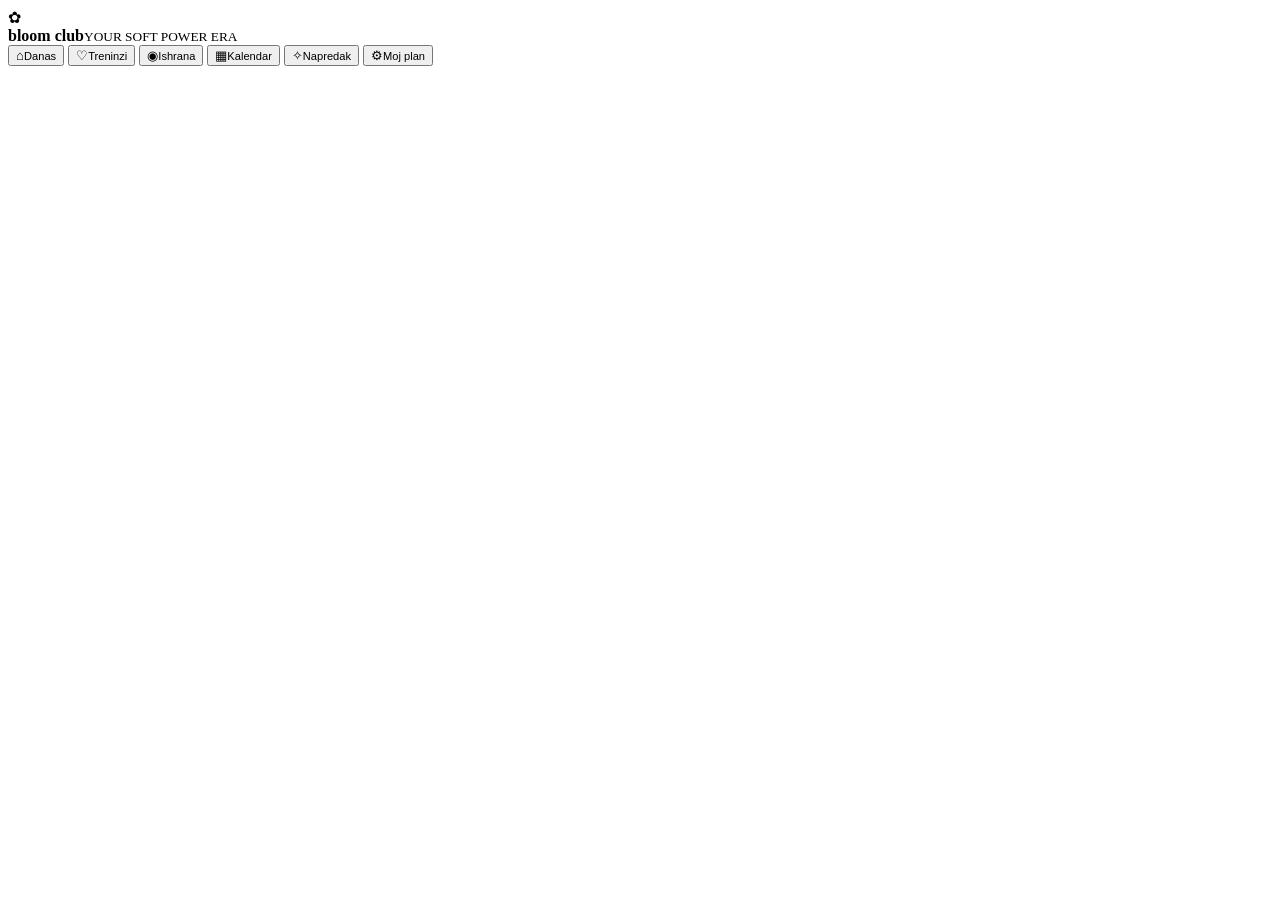
==== site/bloom/index.html @ 515a37c7 "Add Bloom Club wellness app shell" ====
<!doctype html>
<html lang="sr">
<head>
<meta charset="utf-8">
<meta name="viewport" content="width=device-width, initial-scale=1, viewport-fit=cover">
<meta name="theme-color" content="#f9ecf0">
<meta name="apple-mobile-web-app-capable" content="yes">
<meta name="apple-mobile-web-app-status-bar-style" content="default">
<meta name="apple-mobile-web-app-title" content="Bloom Club">
<meta name="description" content="Tvoj girly wellness planer: trening, ishrana, kalendar, navike i napredak.">
<link rel="manifest" href="./manifest.webmanifest">
<link rel="icon" type="image/svg+xml" href="./icon.svg">
<link rel="apple-touch-icon" href="./icon.svg">
<link rel="stylesheet" href="./style.css">
<title>Bloom Club · tvoj glow-up planer</title>
</head>
<body>
<div class="page">
<header class="topbar">
 <div class="brand"><div class="brand-mark">✿</div><div><strong>bloom club</strong><small>YOUR SOFT POWER ERA</small></div></div>
 <div class="date-chip" id="topDate"></div>
</header>
<main id="app" aria-live="polite"></main>
<nav class="bottom-nav" id="nav" aria-label="Glavna navigacija">
 <button data-tab="home" class="active"><span>⌂</span><small>Danas</small></button>
 <button data-tab="training"><span>♡</span><small>Treninzi</small></button>
 <button data-tab="food"><span>◉</span><small>Ishrana</small></button>
 <button data-tab="calendar"><span>▦</span><small>Kalendar</small></button>
 <button data-tab="progress"><span>✧</span><small>Napredak</small></button>
 <button data-tab="settings"><span>⚙</span><small>Moj plan</small></button>
</nav>
</div>
<div id="modal" class="modal-wrap" hidden><div class="overlay" data-close="1"></div><section class="modal" role="dialog" aria-modal="true" aria-labelledby="modalTitle"><div class="modal-head"><h2 id="modalTitle"></h2><button class="icon-btn" data-close="1" aria-label="Zatvori">×</button></div><div id="modalBody"></div></section></div>
<div id="toast" class="toast" role="status" aria-live="polite"></div>
<script src="./app.js" defer></script>
</body>
</html>
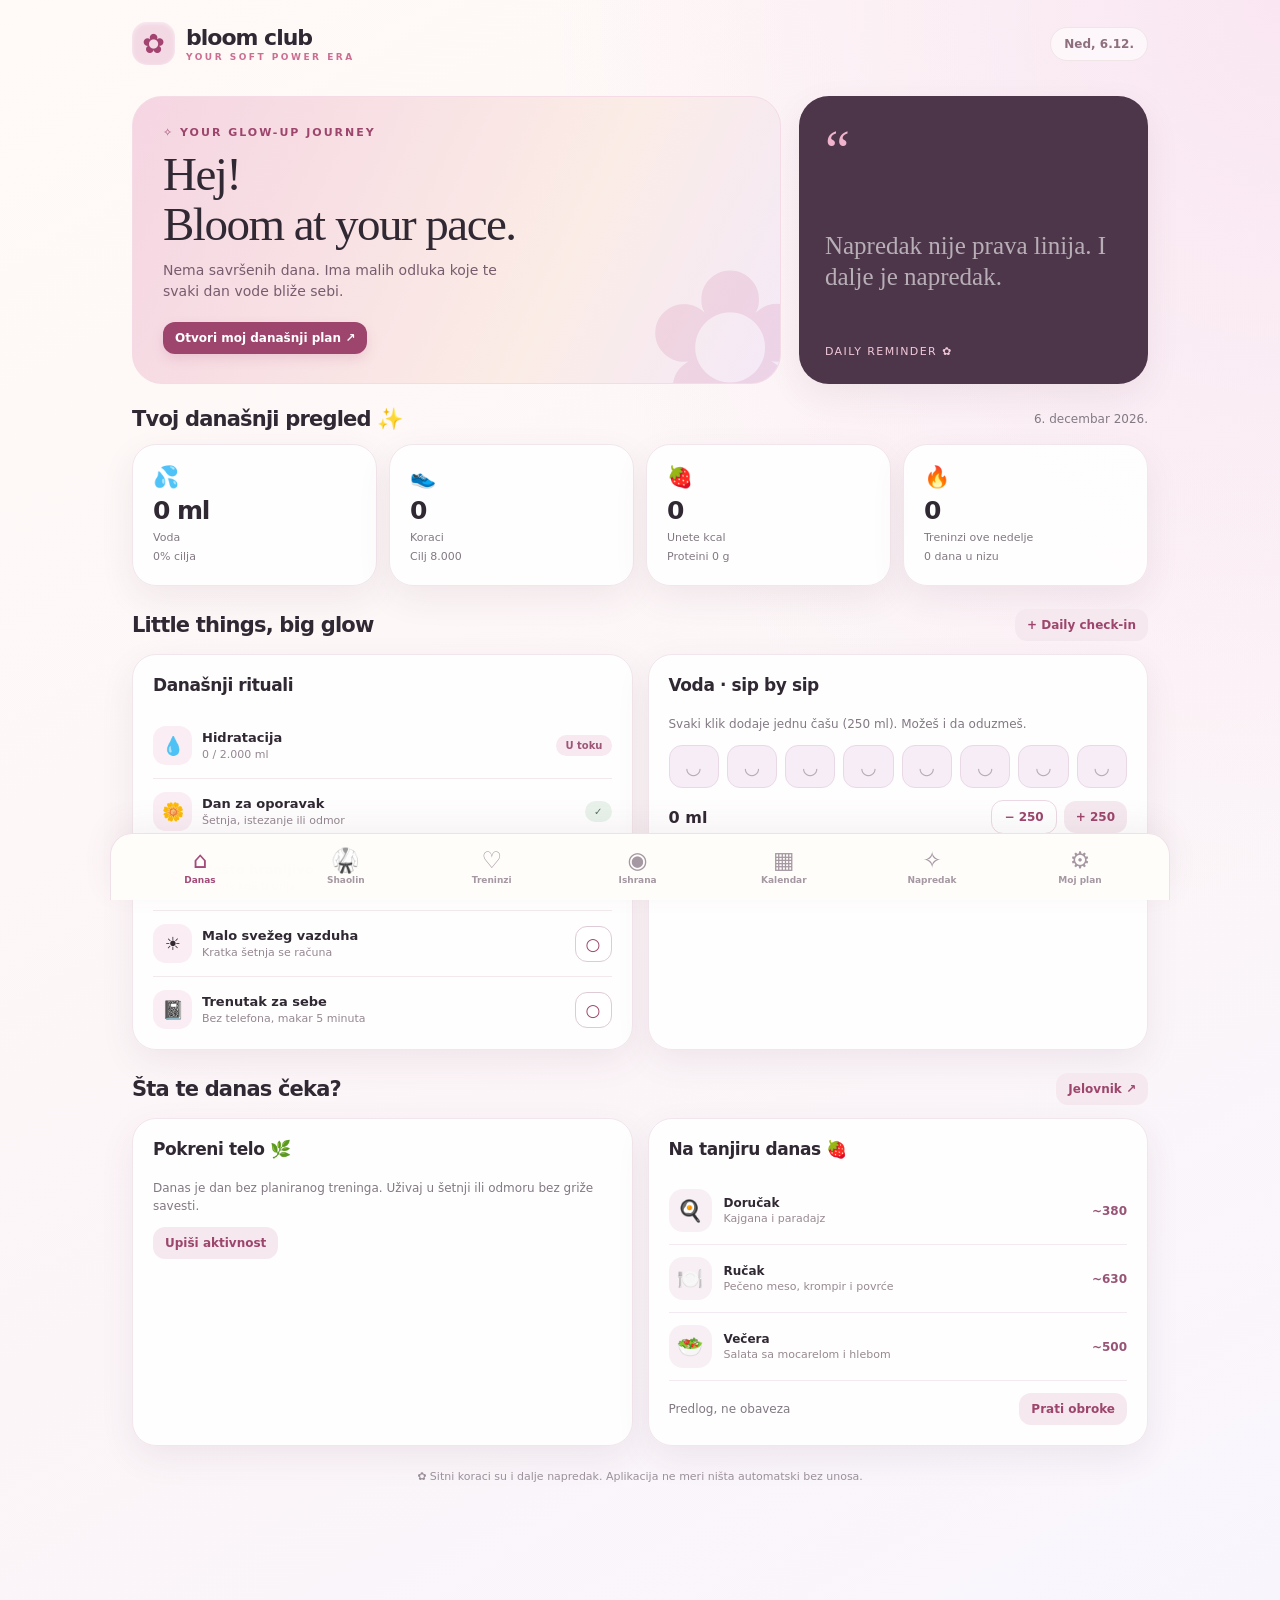
==== commit 20aa6128: "Add tracked Shaolin China 2027 preparation program to Bloom Club" ====
--- a/site/bloom/index.html
+++ b/site/bloom/index.html
@@ -23,6 +23,7 @@
 <main id="app" aria-live="polite"></main>
 <nav class="bottom-nav" id="nav" aria-label="Glavna navigacija">
  <button data-tab="home" class="active"><span>⌂</span><small>Danas</small></button>
+ <button data-tab="shaolin"><span>🥋</span><small>Shaolin</small></button>
  <button data-tab="training"><span>♡</span><small>Treninzi</small></button>
  <button data-tab="food"><span>◉</span><small>Ishrana</small></button>
  <button data-tab="calendar"><span>▦</span><small>Kalendar</small></button>
--- a/site/bloom/style.css
+++ b/site/bloom/style.css
@@ -0,0 +1,5 @@
+:root{--ink:#302833;--muted:#827983;--pink:#cb6e91;--berry:#9d456c;--pale:#f8eaf0;--cream:#fffcf9;--line:#eadfe6;--lav:#eeeafa;--sage:#e2eee3;--shadow:0 12px 34px rgba(91,53,73,.08);font-family:ui-rounded,"Avenir Next",Avenir,system-ui,-apple-system,Arial,sans-serif}
+*{box-sizing:border-box}html{background:#fcf6f7}body{margin:0;color:var(--ink);background:radial-gradient(ellipse at 100% 0%,#f9e6f2 0,transparent 40%),linear-gradient(150deg,#fffaf7,#fcf5f8 60%,#f8f6fd);min-height:100vh}button,input,select,textarea{font:inherit}button{cursor:pointer}button:disabled{opacity:.45;cursor:default}.page{width:min(100%,1060px);margin:auto;min-height:100dvh;padding:19px 22px 110px}.topbar{display:flex;align-items:center;justify-content:space-between;gap:12px;margin:3px 0 31px}.brand{display:flex;gap:11px;align-items:center}.brand-mark{width:43px;height:43px;border-radius:15px;background:#f3d9e4;color:#a34370;display:grid;place-items:center;font-size:27px;box-shadow:inset 0 1px 4px #fff9}.brand strong{display:block;font-size:22px;letter-spacing:-1px;font-weight:850}.brand small{display:block;margin-top:2px;color:var(--pink);font-size:9px;letter-spacing:2.5px;font-weight:850}.date-chip,.chip{background:#fff9;border:1px solid #f0e6e7;border-radius:30px;padding:9px 13px;font-size:12px;color:#8d6f7d;font-weight:750;white-space:nowrap}.eyebrow{color:var(--berry);font-size:11px;letter-spacing:2px;text-transform:uppercase;font-weight:850}.hero{display:grid;grid-template-columns:1.45fr .78fr;gap:18px;align-items:stretch;margin-bottom:18px}.hero-card{background:linear-gradient(115deg,#f5d5e2,#fbece6 65%,#f4e9f8);border:1px solid #f4dbe5;border-radius:30px;min-height:256px;padding:29px 30px;position:relative;overflow:hidden}.hero-card:after{content:"✿";position:absolute;font-size:205px;line-height:1;right:-36px;bottom:-65px;opacity:.14;color:#bf4d85;pointer-events:none}.hero-card h1{margin:10px 0;font-family:Georgia,serif;font-size:clamp(33px,4vw,47px);letter-spacing:-1.5px;line-height:1.07;font-weight:500;max-width:430px}.hero-card p{max-width:365px;font-size:14px;line-height:1.55;color:#775c6d;margin:10px 0 19px}.hero-card .btn{position:relative;z-index:1}.quote-card{background:#4d364a;color:#fff9;border-radius:30px;padding:26px;display:flex;flex-direction:column;justify-content:space-between;gap:15px;box-shadow:var(--shadow)}.quote-card .icon-big{font-family:Georgia,serif;font-size:56px;color:#efb4cb;line-height:1}.quote-card p{font-family:Georgia,serif;font-size:clamp(18px,2.2vw,25px);line-height:1.24;margin:0}.quote-card small{font-size:11px;color:#f2c8d8;letter-spacing:1.4px}.section-title{display:flex;align-items:center;justify-content:space-between;gap:8px;margin:23px 0 13px}.section-title h2{font-size:21px;letter-spacing:-.8px;margin:0}.section-title .subtitle{font-size:12px;color:var(--muted)}.text-button{border:0;background:none;color:var(--berry);font-size:12px;font-weight:800;padding:8px}.stats{display:grid;grid-template-columns:repeat(4,minmax(0,1fr));gap:12px}.card,.stat,.tile{background:rgba(255,255,255,.91);border:1px solid #f1e6eb;border-radius:24px;padding:20px;box-shadow:var(--shadow)}.stat{min-height:120px}.stat .stat-icon{font-size:21px;margin-bottom:7px}.stat strong{display:block;font-size:25px;letter-spacing:-1.1px;line-height:1.2}.stat small,.stat .muted{font-size:11px;color:var(--muted)}.stat .muted{display:block;margin-top:4px}.two-col{display:grid;grid-template-columns:1fr 1fr;gap:15px}.three-col{display:grid;grid-template-columns:repeat(3,minmax(0,1fr));gap:13px}.card-head{display:flex;align-items:flex-start;justify-content:space-between;gap:9px;margin-bottom:10px}.card h3,.tile h3{margin:0 0 8px;font-size:17px;letter-spacing:-.4px}.card h4{margin:0 0 4px;font-size:13px}.muted,.help{color:var(--muted);font-size:12px;line-height:1.5}.row{display:flex;gap:12px;align-items:center;justify-content:space-between}.row-wrap{display:flex;gap:7px;align-items:center;flex-wrap:wrap}.btn{border:0;background:var(--berry);color:white;border-radius:15px;padding:12px 17px;font-size:13px;font-weight:800;box-shadow:0 5px 12px #ae59872c;transition:transform .15s}.btn:active{transform:scale(.98)}.btn.secondary{background:#f5e9ef;color:var(--berry);box-shadow:none}.btn.ghost{background:white;color:var(--berry);border:1px solid #ecd9e3;box-shadow:none}.btn.small{font-size:12px;padding:9px 12px;border-radius:12px}.btn.full{width:100%}.pill{padding:5px 9px;background:#f8e8f0;color:#9d5676;border-radius:999px;font-size:10px;font-weight:800;display:inline-block}.pill.sage{background:#e8f2ea;color:#52745b}.pill.lav{background:#efebff;color:#7264a7}.pill.orange{background:#fff0e0;color:#a47342}.progress-track{height:9px;border-radius:20px;background:#f4edf0;overflow:hidden;margin:11px 0 6px}.progress-fill{height:100%;border-radius:20px;background:linear-gradient(90deg,#d88eae,#a95580);transition:width .3s}.day-habit{display:flex;align-items:center;gap:10px;padding:13px 0;border-bottom:1px solid #f2e9ed}.day-habit:last-child{border:0;padding-bottom:0}.habit-icon{width:39px;height:39px;background:#faedf3;border-radius:13px;display:grid;place-items:center;font-size:18px;flex-shrink:0}.habit-text{flex:1}.habit-text b{display:block;font-size:13px}.habit-text small{display:block;color:#948791;font-size:11px;margin-top:3px}.check-button{background:#fff;border:1px solid #decbd6;border-radius:12px;min-width:37px;height:36px;color:var(--berry);font-size:17px}.check-button.done{background:#cb7b9d;color:#fff;border-color:#cb7b9d}.water-cups{display:flex;gap:8px;flex-wrap:wrap;margin:12px 0}.cup{background:#f6edf7;border:1px solid #e9d9e7;flex:1;min-width:30px;height:43px;border-radius:13px;font-size:19px;color:#b7aab3}.cup.filled{background:#deecf1;border-color:#c8dfe8;color:#46839b}.view-title{margin-bottom:23px}.view-title h1{font-family:Georgia,serif;font-weight:500;font-size:39px;letter-spacing:-1.4px;margin:3px 0 6px}.view-title p{margin:0;font-size:13px;color:#827983;max-width:560px;line-height:1.5}.tabs{display:flex;gap:8px;flex-wrap:wrap;margin:0 0 17px}.tab{border:1px solid #e8dbe4;background:#fff9;color:#856c79;border-radius:13px;padding:10px 14px;font-size:12px;font-weight:800}.tab.active{background:#a7547d;color:#fff;border-color:#a7547d}.workout{display:flex;flex-direction:column;gap:10px}.workout-card{border:1px solid #f1e3e9;border-radius:20px;padding:16px;background:#fffdfa}.workout-card.done{background:#f1f7f0;border-color:#ddedda}.workout-top{display:flex;justify-content:space-between;gap:10px}.workout-card h3{font-size:16px;margin:6px 0 4px}.workout-card p{margin:0 0 10px;color:#8d8189;font-size:12px}.exercise{display:flex;gap:11px;align-items:center;padding:9px 0;border-top:1px solid #f3eaf0;font-size:12px}.exercise .num{color:#ad7890;font-weight:900;width:23px}.exercise .exname{flex:1}.exercise .exrep{color:#806978}.exercise small{font-size:10px;color:#a498a0}.exercise input[type=checkbox]{accent-color:var(--pink);width:18px;height:18px}.meal{display:flex;gap:12px;align-items:center;padding:12px 0;border-bottom:1px solid #f2eaf0}.meal:last-child{border:0}.meal .meal-icon{width:43px;height:43px;border-radius:14px;background:#f8eff4;display:grid;place-items:center;font-size:21px}.meal .meal-body{flex:1;min-width:0}.meal b{font-size:12px;display:block}.meal small{font-size:11px;color:#978991;display:block;margin-top:2px}.meal .cal{font-size:12px;font-weight:850;color:#985476}.day-strip{display:flex;gap:8px;overflow:auto;padding-bottom:6px;margin:10px 0 18px}.day-chip{flex-shrink:0;border:1px solid #eddce6;background:#fff;color:#856b7b;border-radius:14px;padding:11px 15px;font-size:12px;font-weight:850;min-width:58px;text-align:center}.day-chip.selected{background:#a7547d;border-color:#a7547d;color:#fff}.day-chip small{display:block;font-size:10px;margin-top:4px;opacity:.8}.calendar-head{display:flex;align-items:center;justify-content:space-between;gap:14px;margin-bottom:16px}.calendar-head h3{font-family:Georgia,serif;font-size:23px;font-weight:500;margin:0}.icon-btn{background:#fff;border:1px solid #eee1e7;color:#925d78;width:39px;height:39px;display:grid;place-items:center;border-radius:13px;font-size:22px}.month-grid{display:grid;grid-template-columns:repeat(7,minmax(0,1fr));gap:7px}.weekday{text-align:center;color:#9d8d98;font-size:11px;padding:8px 0;font-weight:800}.day-cell{min-height:88px;border:1px solid #f0e5ea;background:#fffdfa;border-radius:14px;text-align:left;padding:9px;position:relative}.day-cell.other{opacity:.32}.day-cell.today{border:2px solid #d18baa}.day-cell.selected{background:#f5e3ec;border:2px solid #b5688d}.day-cell .number{display:block;font-size:13px;font-weight:850}.day-cell .daydots{font-size:12px;display:block;margin-top:10px;letter-spacing:1px}.day-cell small{font-size:9px;color:#8c7785}.form-grid{display:grid;grid-template-columns:1fr 1fr;gap:12px}.field{display:flex;flex-direction:column;gap:6px;margin-bottom:12px}.field label{font-size:11px;font-weight:850;color:#766272}.field input,.field select,.field textarea{background:#fff;border:1px solid #e9dce4;outline:0;padding:12px 13px;border-radius:13px;color:var(--ink);width:100%;font-size:14px;min-width:0}.field input:focus,.field select:focus,.field textarea:focus{border-color:#b86d92;box-shadow:0 0 0 3px #fae5ef}.field textarea{min-height:90px;resize:vertical}.form-actions{display:flex;justify-content:flex-end;gap:8px;margin-top:10px}.bar-chart{display:flex;align-items:flex-end;gap:10px;height:150px;margin:15px 0 7px;border-bottom:1px solid #ebdfe5}.bar-col{flex:1;height:100%;display:flex;flex-direction:column;justify-content:flex-end;gap:4px;text-align:center}.bar-fill{border-radius:9px 9px 2px 2px;min-height:3px;background:linear-gradient(#e6a4c2,#bd7096)}.bar-col small{font-size:9px;color:#92848d;margin:3px 0 5px}.mini-trend{width:100%;height:160px}.empty{padding:25px 16px;text-align:center;border:1px dashed #e6ccd9;border-radius:18px;color:#8c7281;font-size:12px;line-height:1.6}.empty .sparkle{font-size:28px;display:block;margin-bottom:7px}.settings-section{margin-bottom:17px}.item-line{display:flex;align-items:center;justify-content:space-between;border-bottom:1px solid #f1e6eb;padding:10px 0;gap:12px}.item-line:last-child{border:0}.item-line strong{font-size:13px}.item-line small{font-size:11px;color:#948591}.bottom-nav{position:fixed;z-index:20;bottom:0;left:50%;transform:translateX(-50%);display:flex;align-items:center;justify-content:space-around;width:min(100%,1060px);background:#fffdfaf5;backdrop-filter:blur(20px);-webkit-backdrop-filter:blur(20px);border:1px solid #f0e0e7;border-bottom:0;border-radius:22px 22px 0 0;padding:11px 16px calc(11px + env(safe-area-inset-bottom));box-shadow:0 -10px 30px #73536612}.bottom-nav button{background:none;border:0;display:grid;place-items:center;gap:3px;min-width:49px;padding:4px 2px;color:#a598a2}.bottom-nav button.active{color:#a34c79}.bottom-nav button span{font-size:23px;line-height:1}.bottom-nav button small{font-size:9px;font-weight:850;white-space:nowrap}.modal-wrap{position:fixed;inset:0;z-index:100;display:flex;align-items:flex-end;justify-content:center}.modal-wrap[hidden]{display:none}.overlay{position:absolute;inset:0;background:#32233781;backdrop-filter:blur(3px)}.modal{position:relative;width:min(100%,580px);max-height:88dvh;background:#fffaf9;border-radius:27px 27px 0 0;padding:22px 22px calc(24px + env(safe-area-inset-bottom));overflow:auto;box-shadow:0 -12px 35px #3c253038}.modal-head{display:flex;align-items:center;justify-content:space-between;margin-bottom:18px}.modal-head h2{font-family:Georgia,serif;font-size:25px;font-weight:500;margin:0}.toast{position:fixed;z-index:110;bottom:calc(104px + env(safe-area-inset-bottom));left:50%;transform:translate(-50%,10px);background:#503548;color:#fff;border-radius:15px;padding:11px 19px;font-weight:800;font-size:12px;opacity:0;pointer-events:none;transition:.2s;white-space:nowrap;max-width:92vw;text-overflow:ellipsis;overflow:hidden}.toast.show{opacity:1;transform:translate(-50%,0)}.notice{padding:12px;background:#f9eff4;color:#856375;border-radius:13px;font-size:12px;line-height:1.55}.ring{width:78px;height:78px;border-radius:50%;display:grid;place-items:center;background:conic-gradient(#c976a0 var(--pct),#f1e4eb 0);flex-shrink:0}.ring>span{background:#fff;border-radius:50%;height:60px;width:60px;display:grid;place-items:center;font-weight:900;font-size:17px}.badge-line{display:flex;gap:10px;align-items:center;justify-content:space-between}.badge-line .medal{background:#f6dce9;border-radius:16px;width:44px;height:44px;display:grid;place-items:center;font-size:23px}.badge-line p{margin:3px 0;color:#8d8089;font-size:11px}.nudge{padding:13px;background:#f9f5e8;border:1px solid #eee5cc;border-radius:15px;font-size:12px;color:#7a664f}.segmented{display:flex;padding:4px;gap:4px;background:#f8edf2;border-radius:13px}.segmented button{flex:1;border:0;border-radius:10px;background:none;color:#87687a;font-weight:800;font-size:11px;padding:9px 7px}.segmented button.active{background:#fff;color:#a14d74;box-shadow:0 2px 8px #caa6b736}.inline-add{display:flex;gap:8px;align-items:end}.inline-add .field{flex:1;margin:0}.metric-grid{display:grid;grid-template-columns:repeat(2,minmax(0,1fr));gap:11px}.metric{border-radius:17px;background:#fff6f8;border:1px solid #f2e8eb;padding:14px}.metric b{display:block;font-size:20px}.metric small{font-size:10px;color:#897984}.accent{color:#ab5d83}.clickable{cursor:pointer}.meal-plan-table{display:grid;gap:8px}.meal-plan-day{border:1px solid #efdfeb;border-radius:16px;padding:12px;background:#fff}.meal-plan-day b{font-size:13px}.meal-plan-day p{font-size:11px;color:#897987;line-height:1.5;margin:6px 0}.footer-note{font-size:11px;color:#9b909b;line-height:1.5;text-align:center;margin:23px 0}.hidden{display:none!important}
+@media(max-width:800px){.page{padding:17px 14px 108px}.hero{grid-template-columns:1fr 1fr}.hero-card{min-height:240px;padding:24px}.quote-card{padding:22px}.stats{grid-template-columns:repeat(2,minmax(0,1fr))}.stat{min-height:103px}.three-col{grid-template-columns:1fr 1fr}}
+@media(max-width:570px){.topbar{margin:0 0 22px}.brand strong{font-size:20px}.date-chip{font-size:10px;padding:8px 10px}.hero{grid-template-columns:1fr;gap:12px}.hero-card{min-height:230px;padding:24px}.hero-card h1{font-size:38px}.quote-card{min-height:130px;display:flex;flex-direction:row;align-items:center;gap:18px;padding:18px 22px}.quote-card .icon-big{font-size:38px}.quote-card p{font-size:20px}.quote-card small{display:none}.two-col,.three-col{grid-template-columns:1fr}.card,.stat,.tile{padding:17px;border-radius:20px}.section-title h2{font-size:19px}.view-title h1{font-size:34px}.day-cell{min-height:63px;border-radius:11px;padding:7px 5px}.day-cell .number{font-size:11px}.day-cell .daydots{font-size:9px;margin-top:7px;letter-spacing:0}.day-cell small{font-size:8px}.month-grid{gap:4px}.bottom-nav{padding:9px 6px calc(9px + env(safe-area-inset-bottom))}.bottom-nav button{min-width:45px}.bottom-nav button span{font-size:21px}.bottom-nav button small{font-size:9px}.form-grid{grid-template-columns:1fr 1fr}.modal{padding:19px 18px calc(24px + env(safe-area-inset-bottom))}}
+@media(max-width:370px){.brand small{font-size:8px}.date-chip{font-size:9px}.bottom-nav button{min-width:40px}.bottom-nav button small{font-size:8px}.hero-card h1{font-size:34px}}
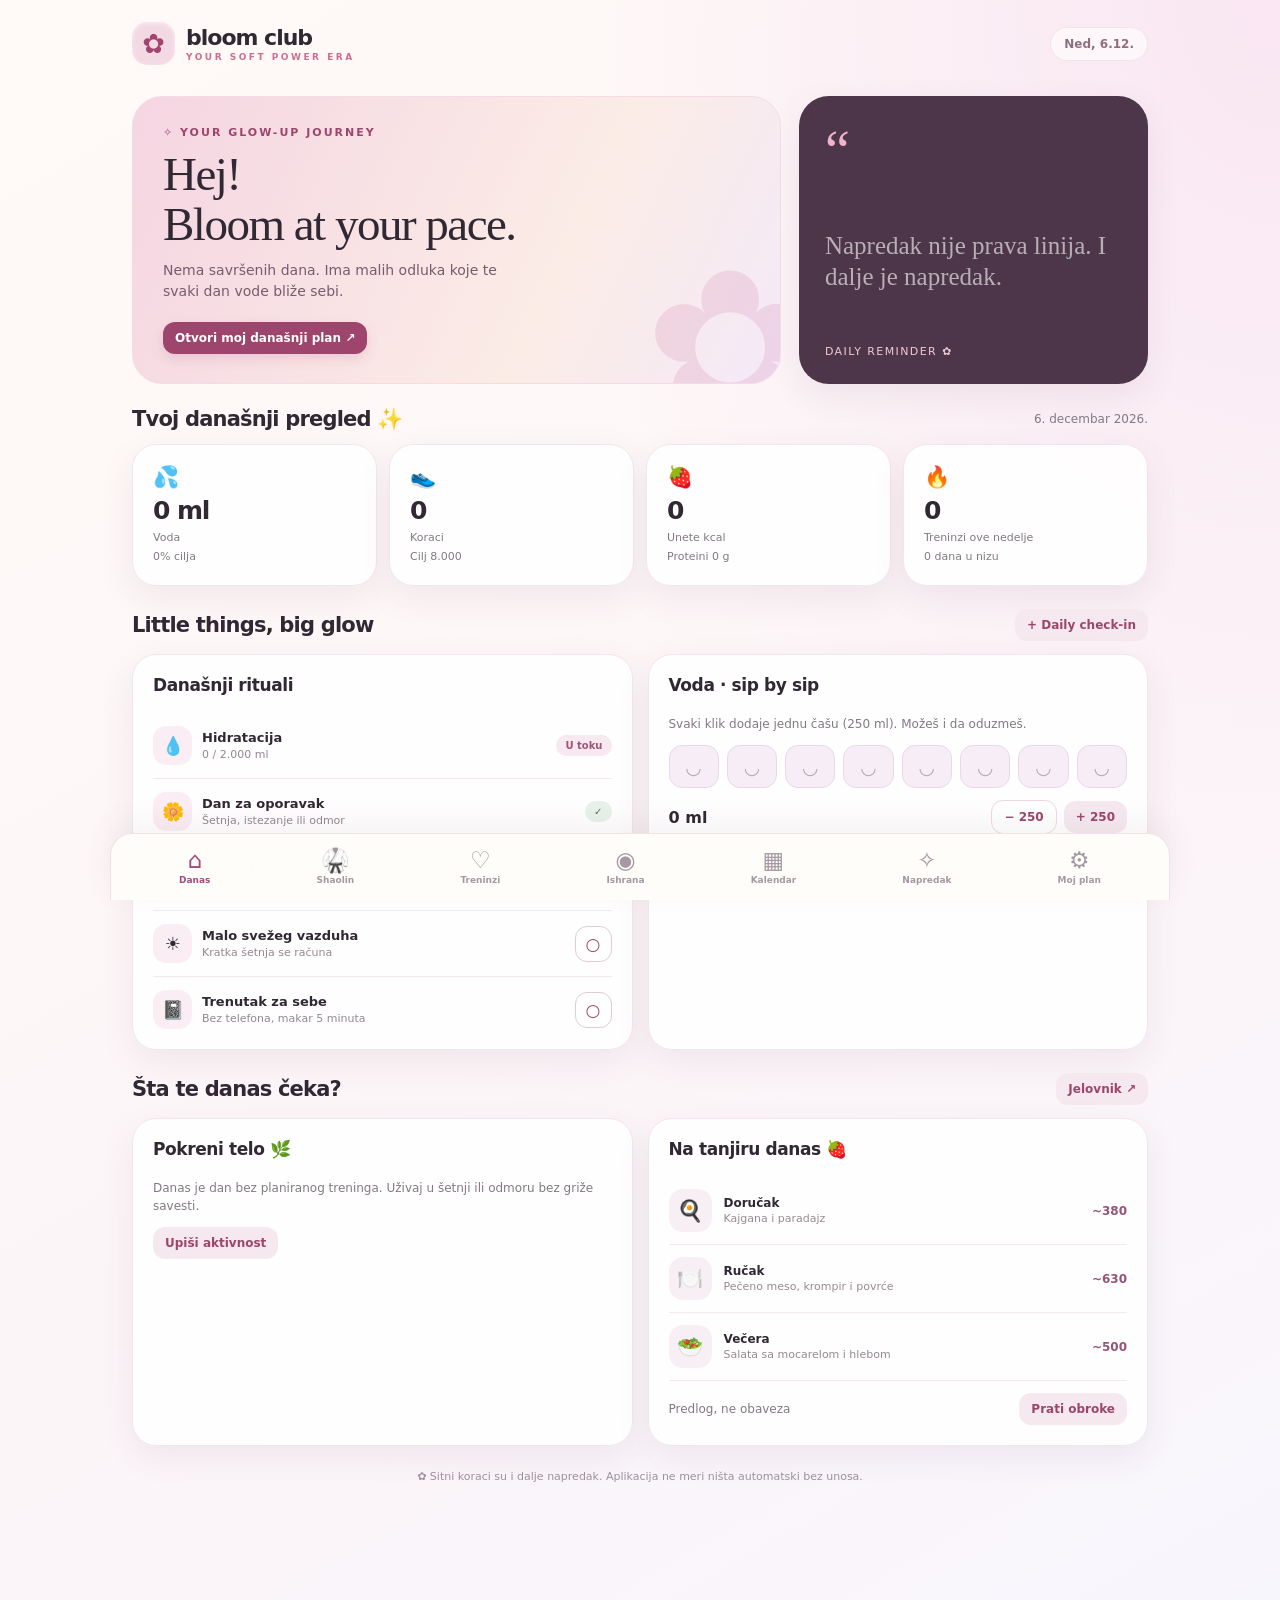
==== commit aaff1472: "Fix stale Bloom Club cache for Shaolin update" ====
--- a/site/bloom/index.html
+++ b/site/bloom/index.html
@@ -11,7 +11,7 @@
 <link rel="manifest" href="./manifest.webmanifest">
 <link rel="icon" type="image/svg+xml" href="./icon.svg">
 <link rel="apple-touch-icon" href="./icon.svg">
-<link rel="stylesheet" href="./style.css">
+<link rel="stylesheet" href="./style.css?v=shaolin3">
 <title>Bloom Club · tvoj glow-up planer</title>
 </head>
 <body>
@@ -33,6 +33,6 @@
 </div>
 <div id="modal" class="modal-wrap" hidden><div class="overlay" data-close="1"></div><section class="modal" role="dialog" aria-modal="true" aria-labelledby="modalTitle"><div class="modal-head"><h2 id="modalTitle"></h2><button class="icon-btn" data-close="1" aria-label="Zatvori">×</button></div><div id="modalBody"></div></section></div>
 <div id="toast" class="toast" role="status" aria-live="polite"></div>
-<script src="./app.js" defer></script>
+<script src="./app.js?v=shaolin3" defer></script>
 </body>
 </html>
--- a/site/bloom/style.css
+++ b/site/bloom/style.css
@@ -3,3 +3,7 @@
 @media(max-width:800px){.page{padding:17px 14px 108px}.hero{grid-template-columns:1fr 1fr}.hero-card{min-height:240px;padding:24px}.quote-card{padding:22px}.stats{grid-template-columns:repeat(2,minmax(0,1fr))}.stat{min-height:103px}.three-col{grid-template-columns:1fr 1fr}}
 @media(max-width:570px){.topbar{margin:0 0 22px}.brand strong{font-size:20px}.date-chip{font-size:10px;padding:8px 10px}.hero{grid-template-columns:1fr;gap:12px}.hero-card{min-height:230px;padding:24px}.hero-card h1{font-size:38px}.quote-card{min-height:130px;display:flex;flex-direction:row;align-items:center;gap:18px;padding:18px 22px}.quote-card .icon-big{font-size:38px}.quote-card p{font-size:20px}.quote-card small{display:none}.two-col,.three-col{grid-template-columns:1fr}.card,.stat,.tile{padding:17px;border-radius:20px}.section-title h2{font-size:19px}.view-title h1{font-size:34px}.day-cell{min-height:63px;border-radius:11px;padding:7px 5px}.day-cell .number{font-size:11px}.day-cell .daydots{font-size:9px;margin-top:7px;letter-spacing:0}.day-cell small{font-size:8px}.month-grid{gap:4px}.bottom-nav{padding:9px 6px calc(9px + env(safe-area-inset-bottom))}.bottom-nav button{min-width:45px}.bottom-nav button span{font-size:21px}.bottom-nav button small{font-size:9px}.form-grid{grid-template-columns:1fr 1fr}.modal{padding:19px 18px calc(24px + env(safe-area-inset-bottom))}}
 @media(max-width:370px){.brand small{font-size:8px}.date-chip{font-size:9px}.bottom-nav button{min-width:40px}.bottom-nav button small{font-size:8px}.hero-card h1{font-size:34px}}
+
+/* Seven compact navigation destinations on mobile */
+.bottom-nav{gap:2px}.bottom-nav button{min-width:0}
+@media(max-width:560px){.bottom-nav{padding-left:3px;padding-right:3px}.bottom-nav button{padding-left:2px;padding-right:2px}.bottom-nav small{font-size:9px}}
